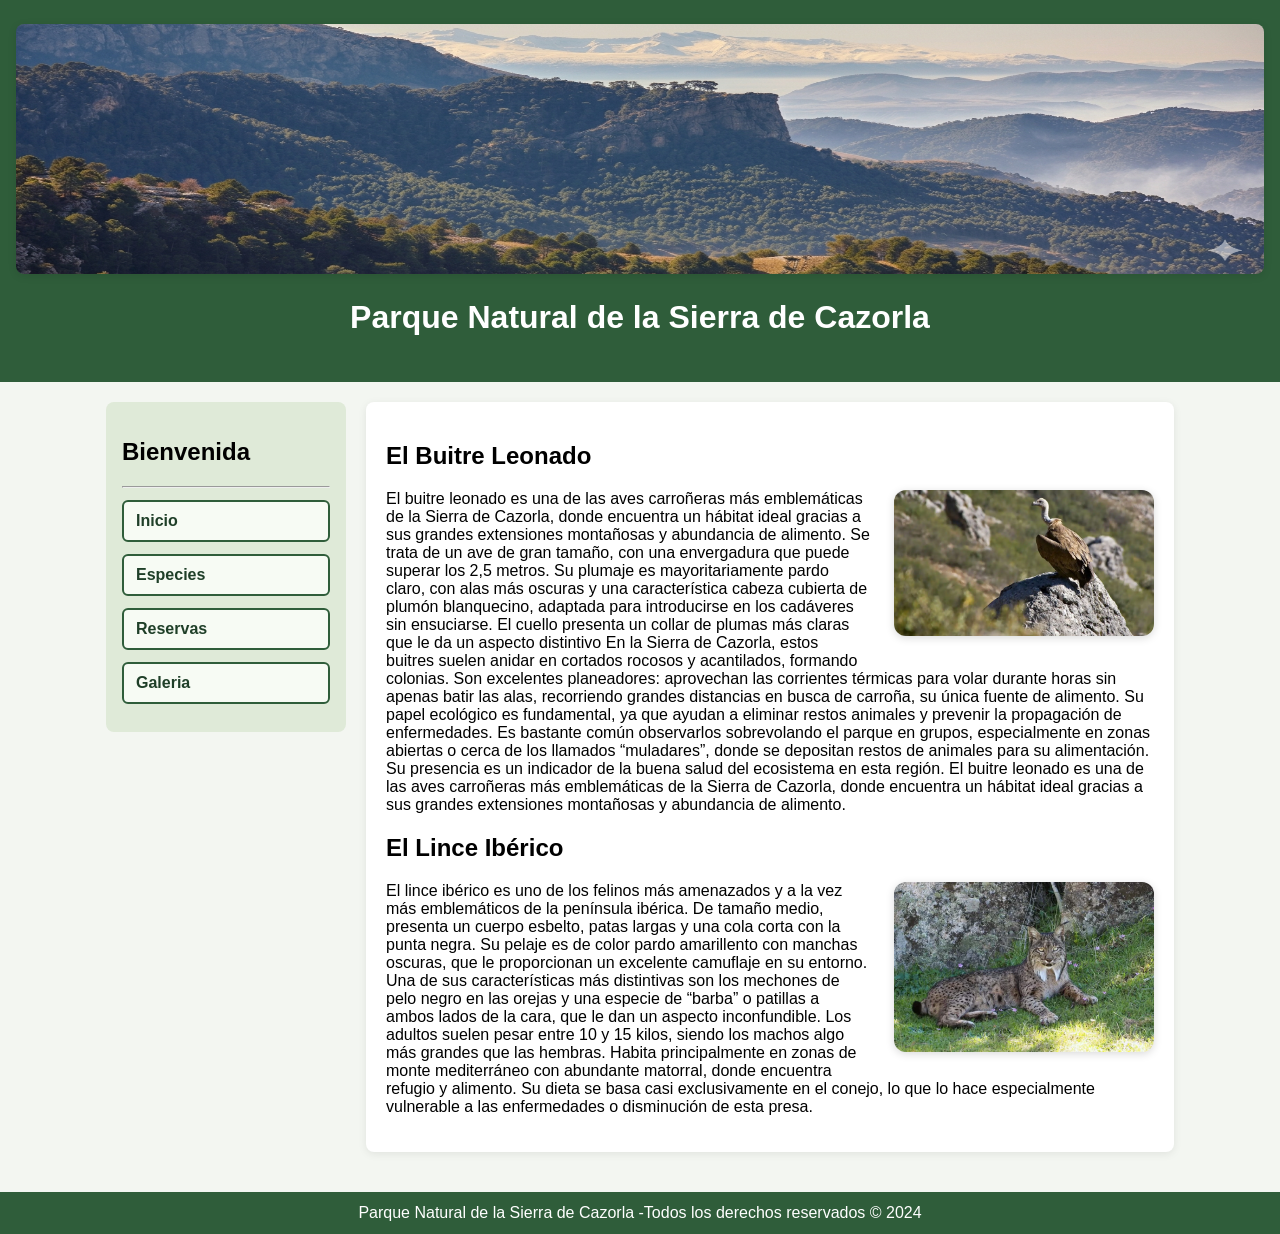
==== especiesDelParque.html @ c25aebc7 "Merge branch 'main' of https://github.com/simone0780/parqueNatural" ====
<!DOCTYPE html>
<html lang="en">

<head>
  <meta charset="UTF-8">
  <meta name="viewport" content="width=device-width, initial-scale=1.0">
  <link rel="stylesheet" href="./styles.css" />
  <title>Especies del Parque</title>
</head>

<body>
  <div id="titulo">
    <img id="portada" src="./img/Gemini_Generated_Image_ir327hir327hir32_2.png" alt="">
    <h1>Parque Natural de la Sierra de Cazorla</h1>
  </div>
  <div class="contenido">
    <div id="bienvenida">
      <h2>Bienvenida</h2>
      <hr>
      <p><a href="./index.html">Inicio</a></p>
      <p><a href="./especiesDelParque.html">Especies</a></p>
      <p><a href="./Reservas.html">Reservas</a></p>
      <p><a href="./galeria.html">Galeria</a></p>
    </div>

    <div id="sierra-cazorla">
      <h2>El Buitre Leonado</h2>
      <img src="./img/sierra_cazorla_3.webp" alt="Cabra montesa en la Sierra de Cazorla" class="foto-cabra">

      <p>El buitre leonado es una de las aves carroñeras más emblemáticas de la Sierra de Cazorla, donde encuentra un
        hábitat ideal gracias a sus grandes extensiones montañosas y abundancia de alimento.


        Se trata de un ave de gran tamaño, con una envergadura que puede superar los 2,5 metros. Su plumaje es
        mayoritariamente pardo claro, con alas más oscuras y una característica cabeza cubierta de plumón blanquecino,
        adaptada para introducirse en los cadáveres sin ensuciarse. El cuello presenta un collar de plumas más claras
        que le da un aspecto
        distintivo

        En la Sierra de Cazorla, estos buitres suelen anidar en cortados rocosos y acantilados, formando colonias. Son
        excelentes planeadores: aprovechan las corrientes térmicas para volar durante horas sin apenas batir las alas,
        recorriendo grandes distancias en busca de carroña, su única fuente de alimento. Su papel ecológico es
        fundamental, ya que ayudan a eliminar restos animales y prevenir la propagación de enfermedades.

        Es bastante común observarlos sobrevolando el parque en grupos, especialmente en zonas abiertas o cerca de los
        llamados “muladares”, donde se depositan restos de animales para su alimentación. Su presencia es un indicador
        de la buena salud del ecosistema en esta región.
        El buitre leonado es una de las aves carroñeras más emblemáticas de la Sierra de Cazorla, donde encuentra un
        hábitat ideal gracias a sus grandes extensiones montañosas y abundancia de alimento.


      </p>

      <h2>El Lince Ibérico</h2>
      <img src="./img/sierra cazorla.webp" alt="Cabra montesa en la Sierra de Cazorla" class="foto-cabra">
      <p>El lince ibérico es uno de los felinos más amenazados y a la vez más emblemáticos de la península ibérica. De
        tamaño medio, presenta un cuerpo esbelto, patas largas y una cola corta con la punta negra. Su pelaje es de
        color pardo amarillento con manchas oscuras, que le proporcionan un excelente camuflaje en su entorno.

        Una de sus características más distintivas son los mechones de pelo negro en las orejas y una especie de “barba”
        o patillas a ambos lados de la cara, que le dan un aspecto inconfundible. Los adultos suelen pesar entre 10 y 15
        kilos, siendo los machos algo más grandes que las hembras.

        Habita principalmente en zonas de monte mediterráneo con abundante matorral, donde encuentra refugio y alimento.
        Su dieta se basa casi exclusivamente en el conejo, lo que lo hace especialmente vulnerable a las enfermedades o
        disminución de esta presa.</p>


    </div>
  </div>
  <footer>Parque Natural de la Sierra de Cazorla -Todos los derechos reservados &copy; 2024</footer>





  <script src="./script.js"></script>
</body>

</html>
---- styles.css ----
* {
   box-sizing: border-box;
 }

 body {
   margin: 0;
   font-family: Arial, sans-serif;
   background-color: #f3f6f1;
 }

 #titulo {
   background-color: #2f5d3a;
   color: #fff;
   text-align: center;
   padding: 24px 16px;
 }

 .contenido {
   display: grid;
   grid-template-columns: 240px 1fr;
   gap: 20px;
   max-width: 1100px;
   margin: 20px auto;
   padding: 0 16px 20px;
   align-items: start;
 }

 #bienvenida {
   background-color: #dfead8;
   border-radius: 8px;
   padding: 16px;
 }

 #bienvenida p {
   margin: 12px 0;
 }

 #bienvenida a {
   display: block;
   padding: 10px 12px;
   border: 2px solid #2f5d3a;
   border-radius: 6px;
   background-color: #f7fbf4;
   color: #1f3f28;
   text-decoration: none;
   font-weight: 600;
   transition: background-color 0.25s ease, color 0.25s ease, transform 0.25s ease;
 }

 #bienvenida a:hover {
   background-color: #2f5d3a;
   color: #ffffff;
   transform: translateX(3px);
 }

 #sierra-cazorla {
   background-color: #fff;
   border-radius: 8px;
   padding: 20px;
   box-shadow: 0 2px 8px rgba(0, 0, 0, 0.08);
 }

 .foto-cabra {
   float: right;
   width: 260px;
   margin: 0 0 16px 24px;
   border-radius: 12px;
   box-shadow: 0 2px 8px rgba(0, 0, 0, 0.15);
 }

.galeria {
  display: grid;
  grid-template-columns: repeat(2, minmax(0, 1fr));
  gap: 16px;
  margin-top: 16px;
}

.galeria img {
  width: 100%;
  aspect-ratio: 4 / 3;
  object-fit: cover;
  border-radius: 14px;
  display: block;
}

 @media (max-width: 768px) {
   .contenido {
     grid-template-columns: 1fr;
   }

  .galeria {
    grid-template-columns: 1fr;
  }
 }

 #portada {
   width: 100%;
   height: 250px;
   border-radius: 8px;
   box-shadow: 0 2px 8px rgba(0, 0, 0, 0.1);
 }

.imagen-ampliable {
  cursor: zoom-in;
  transition: transform 0.25s ease;
}

.imagen-ampliable.ampliada {
  transform: scale(1.75);
  cursor: zoom-out;
  position: relative;
  z-index: 5;
}

table {
  width: 100%;
  border-collapse: collapse;
  margin: 24px 0;
  background-color: #fff;
  box-shadow: 0 2px 8px rgba(0, 0, 0, 0.08);
  border-radius: 8px;
  overflow: hidden;
}

table th {
  background-color: #2f5d3a;
  color: #fff;
  padding: 12px;
  text-align: left;
  font-weight: 600;
}

table td {
  padding: 12px;
  border-bottom: 1px solid #e0e0e0;
}

table tr:last-child td {
  border-bottom: none;
}

table tr:hover {
  background-color: #f9f9f9;
}

footer {
  text-align: center;
  padding: 12px 0;
  background-color: #2f5d3a;
  color: #fff;
  margin-top: 20px;
}
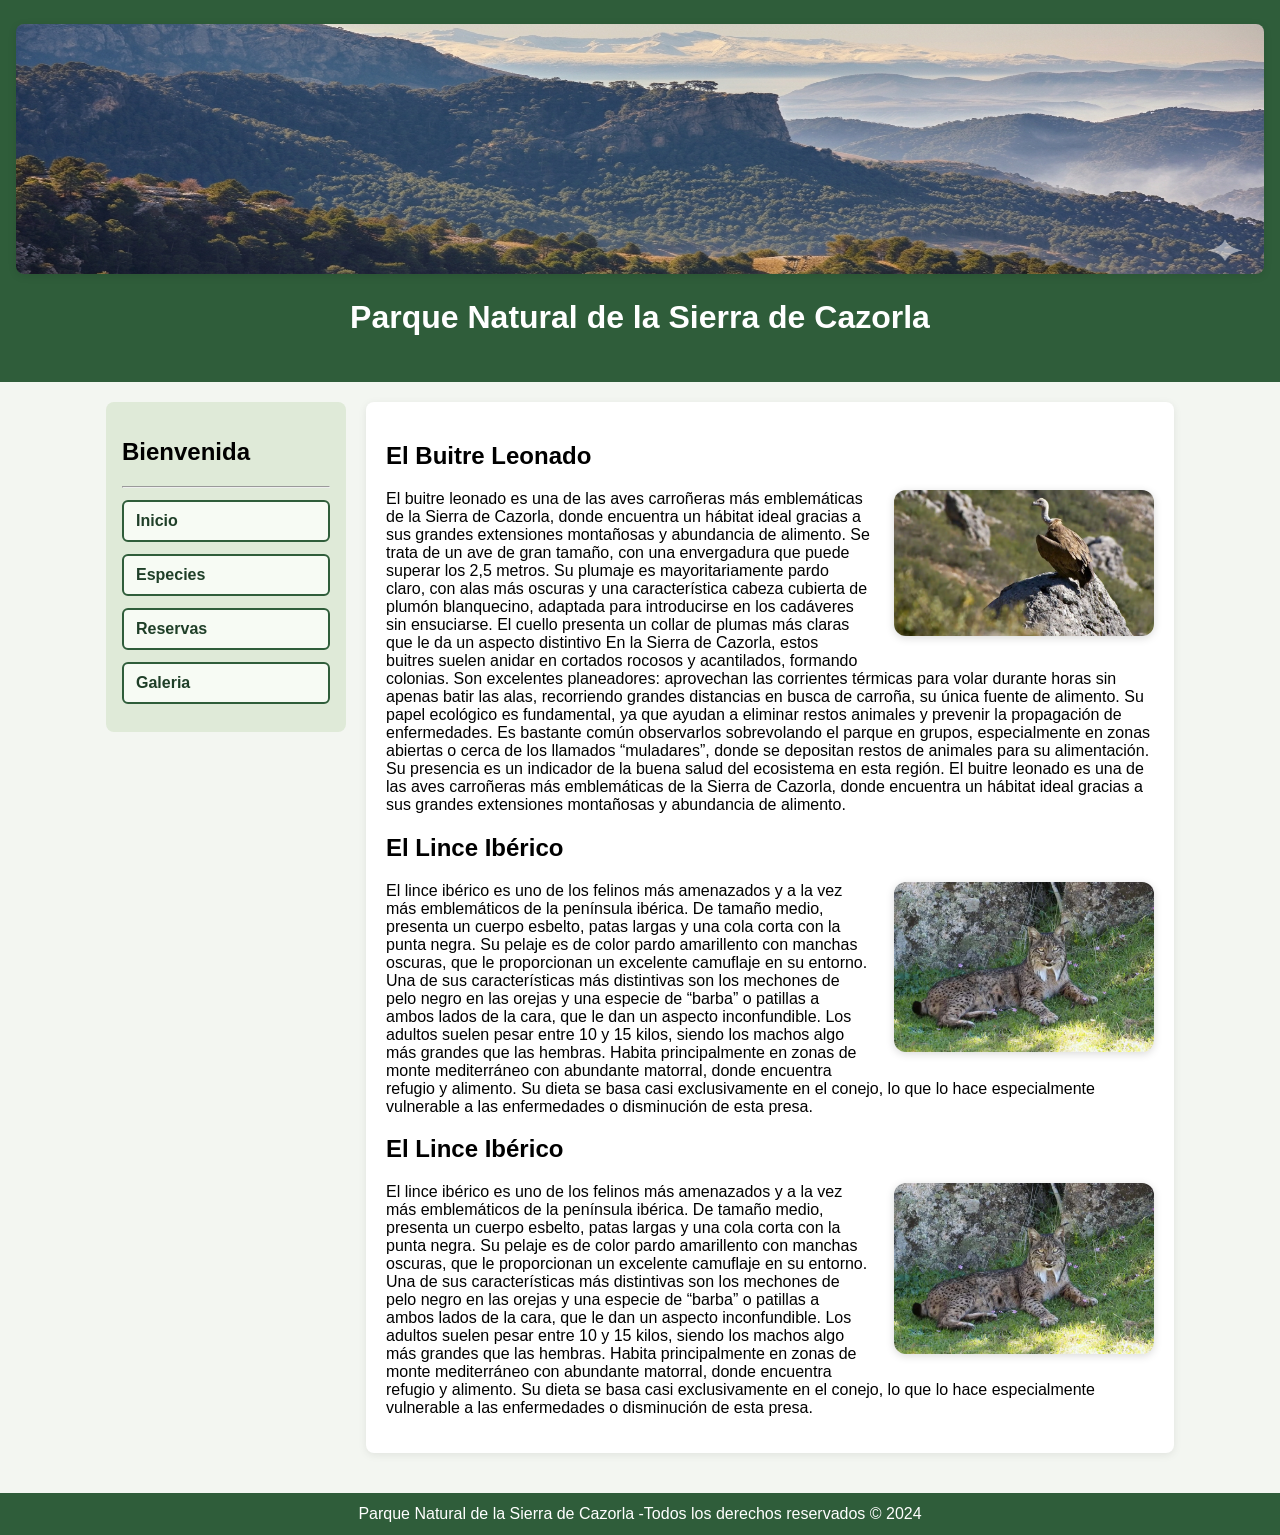
==== commit 90c8d2a9: "añadir_especie" ====
--- a/especiesDelParque.html
+++ b/especiesDelParque.html
@@ -65,6 +65,20 @@
         Su dieta se basa casi exclusivamente en el conejo, lo que lo hace especialmente vulnerable a las enfermedades o
         disminución de esta presa.</p>
 
+      <h2>El Lince Ibérico</h2>
+      <img src="./img/sierra cazorla.webp" alt="Cabra montesa en la Sierra de Cazorla" class="foto-cabra">
+      <p>El lince ibérico es uno de los felinos más amenazados y a la vez más emblemáticos de la península ibérica. De
+        tamaño medio, presenta un cuerpo esbelto, patas largas y una cola corta con la punta negra. Su pelaje es de
+        color pardo amarillento con manchas oscuras, que le proporcionan un excelente camuflaje en su entorno.
+
+        Una de sus características más distintivas son los mechones de pelo negro en las orejas y una especie de “barba”
+        o patillas a ambos lados de la cara, que le dan un aspecto inconfundible. Los adultos suelen pesar entre 10 y 15
+        kilos, siendo los machos algo más grandes que las hembras.
+
+        Habita principalmente en zonas de monte mediterráneo con abundante matorral, donde encuentra refugio y alimento.
+        Su dieta se basa casi exclusivamente en el conejo, lo que lo hace especialmente vulnerable a las enfermedades o
+        disminución de esta presa.</p>
+
 
     </div>
   </div>
@@ -77,4 +91,4 @@
   <script src="./script.js"></script>
 </body>
 
-</html>
+</html>
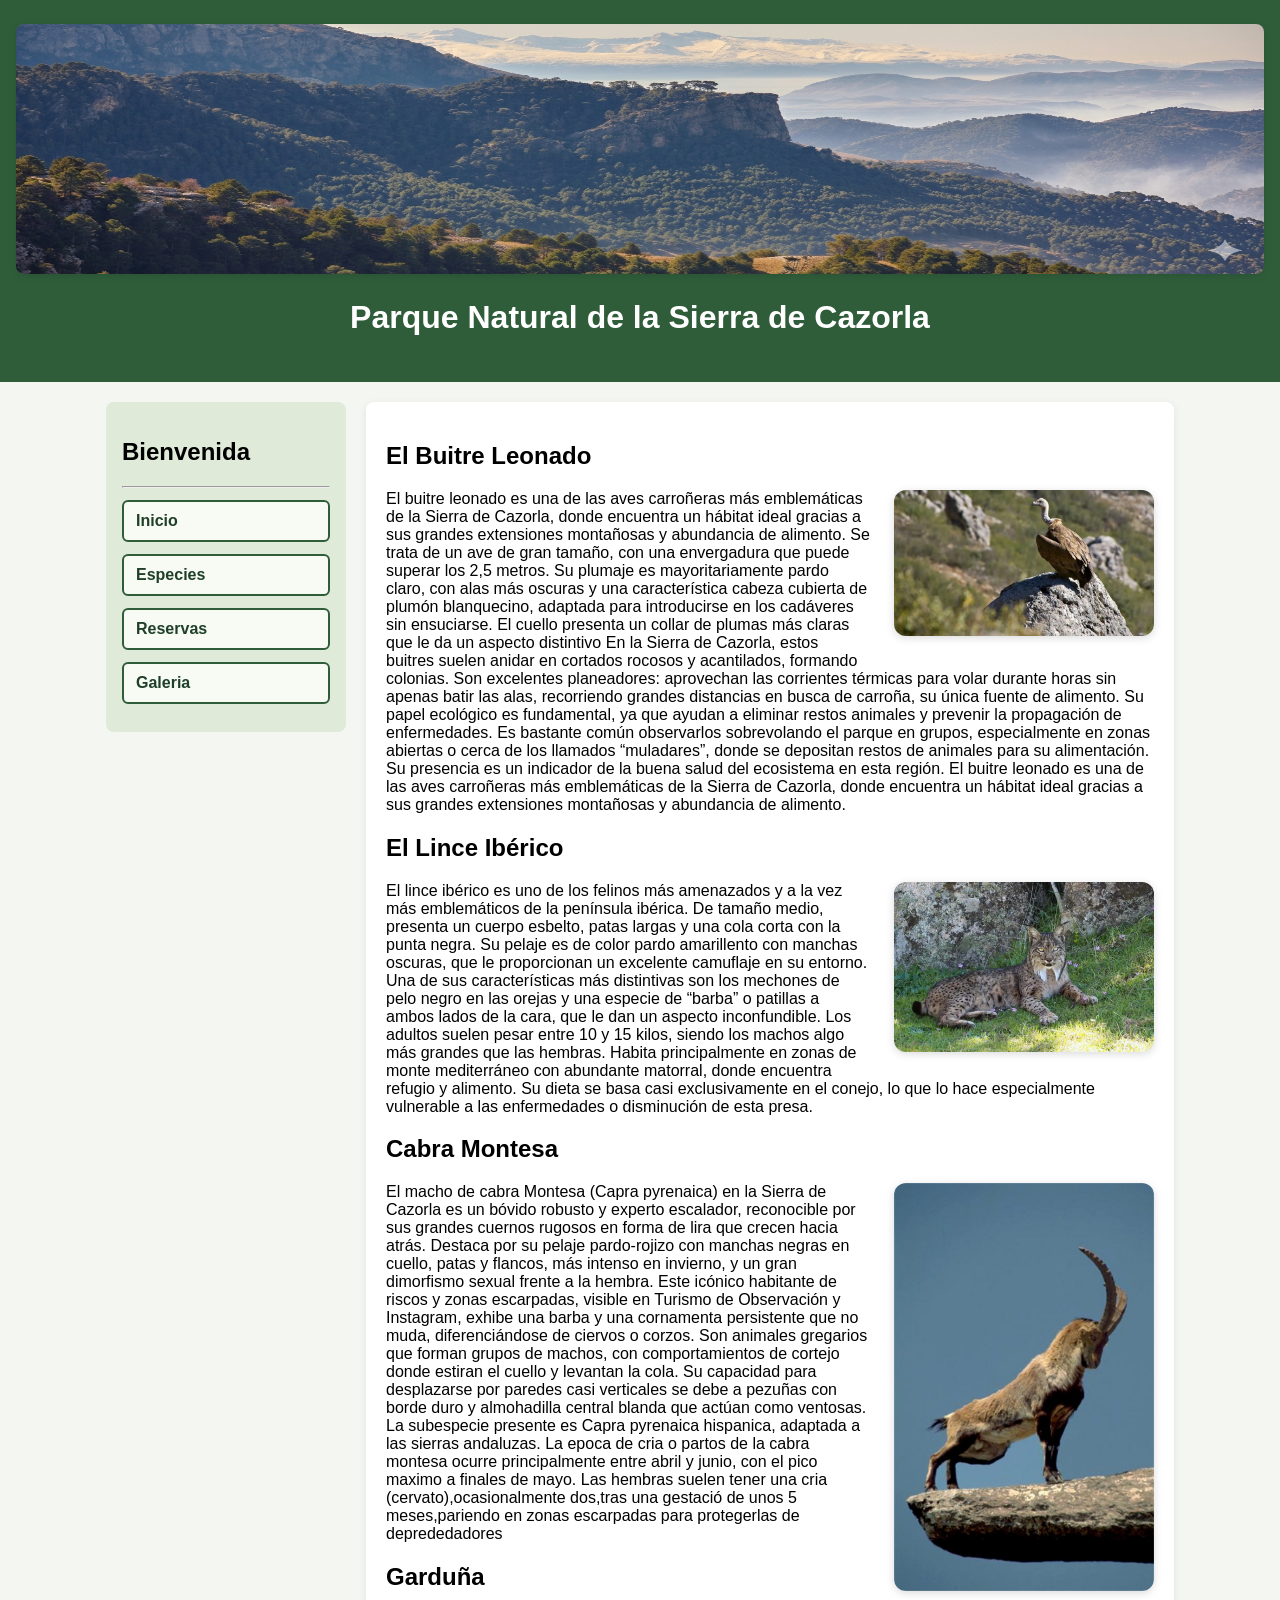
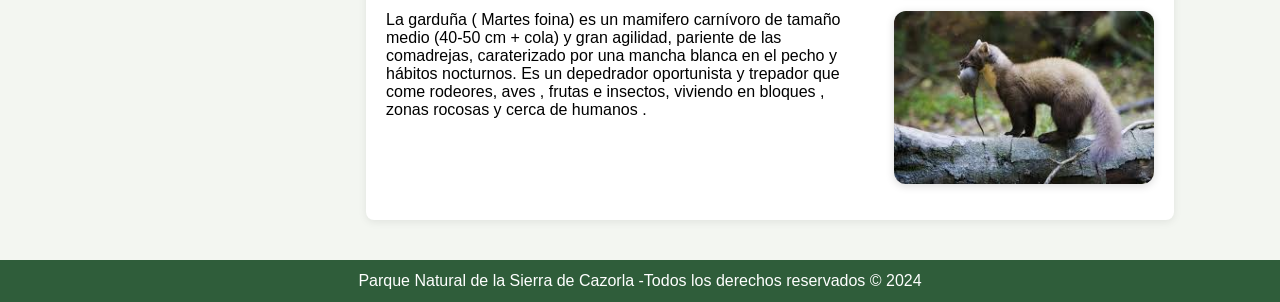
==== commit 0b2352ca: "fotos añadidas" ====
--- a/especiesDelParque.html
+++ b/especiesDelParque.html
@@ -65,19 +65,32 @@
         Su dieta se basa casi exclusivamente en el conejo, lo que lo hace especialmente vulnerable a las enfermedades o
         disminución de esta presa.</p>
 
-      <h2>El Lince Ibérico</h2>
-      <img src="./img/sierra cazorla.webp" alt="Cabra montesa en la Sierra de Cazorla" class="foto-cabra">
-      <p>El lince ibérico es uno de los felinos más amenazados y a la vez más emblemáticos de la península ibérica. De
-        tamaño medio, presenta un cuerpo esbelto, patas largas y una cola corta con la punta negra. Su pelaje es de
-        color pardo amarillento con manchas oscuras, que le proporcionan un excelente camuflaje en su entorno.
+      <h2>Cabra Montesa</h2>
+      <img src="./img/9ec822635bd5bb05c944f954cea4ec59.jpg" alt="Cabra montesa en la Sierra de Cazorla"
+        class="foto-cabra">
+      <p>El macho de cabra Montesa (Capra pyrenaica) en la Sierra de Cazorla es un bóvido robusto y experto escalador,
+        reconocible por sus grandes cuernos rugosos en forma de lira que crecen hacia atrás. Destaca por su pelaje
+        pardo-rojizo con manchas negras en cuello, patas y flancos, más intenso en invierno, y un gran dimorfismo sexual
+        frente a la hembra.
 
-        Una de sus características más distintivas son los mechones de pelo negro en las orejas y una especie de “barba”
-        o patillas a ambos lados de la cara, que le dan un aspecto inconfundible. Los adultos suelen pesar entre 10 y 15
-        kilos, siendo los machos algo más grandes que las hembras.
+        Este icónico habitante de riscos y zonas escarpadas, visible en Turismo de Observación y Instagram, exhibe una
+        barba y una cornamenta persistente que no muda, diferenciándose de ciervos o corzos. Son animales gregarios que
+        forman grupos de machos, con comportamientos de cortejo donde estiran el cuello y levantan la cola. Su capacidad
+        para desplazarse por paredes casi verticales se debe a pezuñas con borde duro y almohadilla central blanda que
+        actúan como ventosas. La subespecie presente es Capra pyrenaica hispanica, adaptada a las sierras andaluzas.
+        La epoca de cria o partos de la cabra montesa ocurre principalmente entre abril y junio, con el pico maximo a
+        finales de mayo.
+        Las hembras suelen tener una cria (cervato),ocasionalmente dos,tras una gestació de unos 5 meses,pariendo en
+        zonas escarpadas
+        para protegerlas de deprededadores
+      </p>
 
-        Habita principalmente en zonas de monte mediterráneo con abundante matorral, donde encuentra refugio y alimento.
-        Su dieta se basa casi exclusivamente en el conejo, lo que lo hace especialmente vulnerable a las enfermedades o
-        disminución de esta presa.</p>
+        <h2>Garduña </h2>
+      <img src="./img/descarga.jpg" alt="Cabra montesa en la Sierra de Cazorla" class="foto-cabra">
+      <p>La garduña ( Martes foina) es un mamifero carnívoro de tamaño medio (40-50 cm + cola) y gran agilidad, pariente de las comadrejas, caraterizado por una mancha blanca en el pecho y hábitos nocturnos. Es un depedrador oportunista y trepador que come rodeores, aves , frutas e insectos, viviendo en bloques ,  zonas rocosas y cerca de humanos . 
+
+      </p>
+
 
 
     </div>
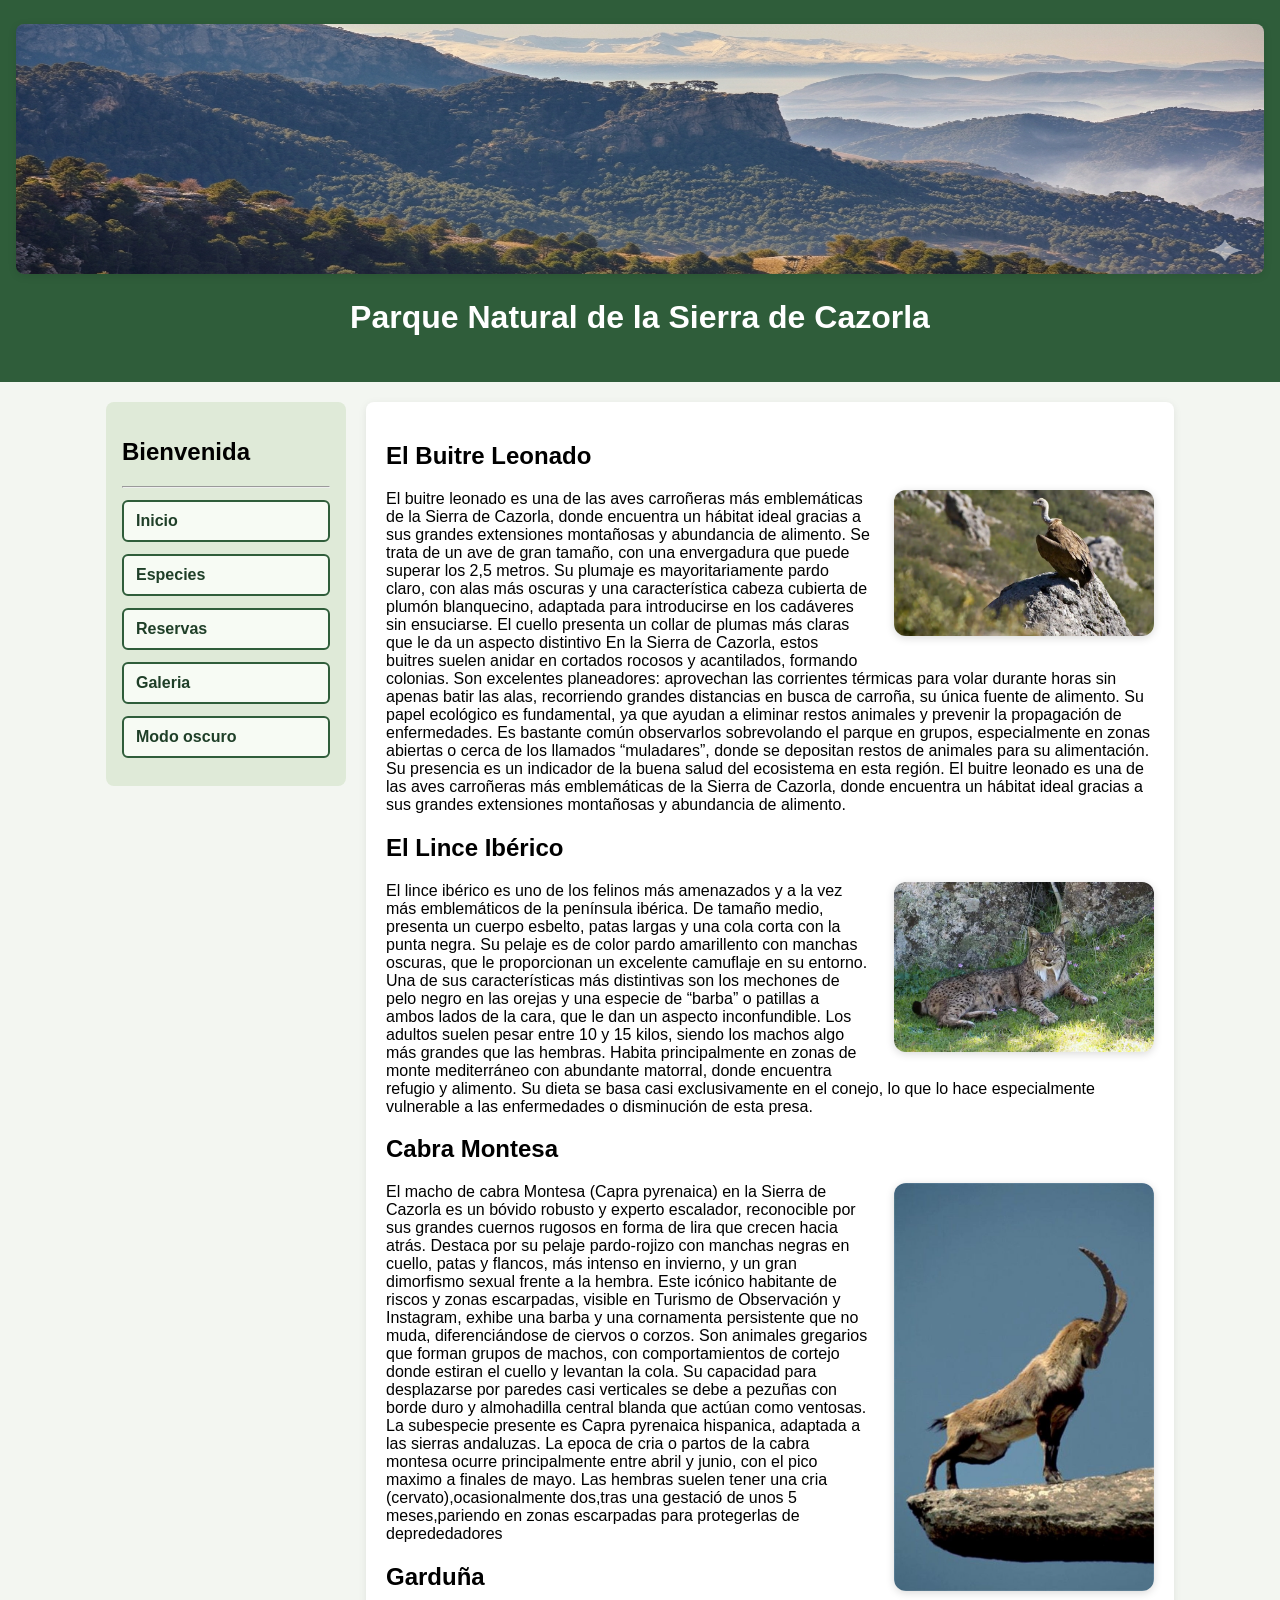
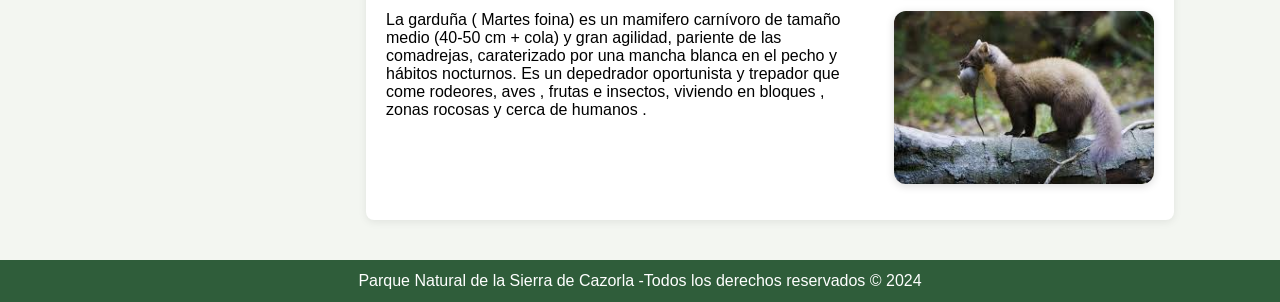
==== commit d2018595: "modo oscuro" ====
--- a/especiesDelParque.html
+++ b/especiesDelParque.html
@@ -1,10 +1,10 @@
 <!DOCTYPE html>
-<html lang="en">
+<html lang="es">
 
 <head>
   <meta charset="UTF-8">
   <meta name="viewport" content="width=device-width, initial-scale=1.0">
-  <link rel="stylesheet" href="./styles.css" />
+  <link rel="stylesheet" href="./styles.css">
   <title>Especies del Parque</title>
 </head>
 
@@ -21,11 +21,12 @@
       <p><a href="./especiesDelParque.html">Especies</a></p>
       <p><a href="./Reservas.html">Reservas</a></p>
       <p><a href="./galeria.html">Galeria</a></p>
+      <button id="contacto">Modo oscuro</button>
     </div>
 
     <div id="sierra-cazorla">
       <h2>El Buitre Leonado</h2>
-      <img src="./img/sierra_cazorla_3.webp" alt="Cabra montesa en la Sierra de Cazorla" class="foto-cabra">
+      <img src="./img/sierra_cazorla_3.webp" alt="Cabra montesa en la Sierra-de-Cazorla" class="foto-cabra">
 
       <p>El buitre leonado es una de las aves carroñeras más emblemáticas de la Sierra de Cazorla, donde encuentra un
         hábitat ideal gracias a sus grandes extensiones montañosas y abundancia de alimento.
@@ -52,7 +53,7 @@
       </p>
 
       <h2>El Lince Ibérico</h2>
-      <img src="./img/sierra cazorla.webp" alt="Cabra montesa en la Sierra de Cazorla" class="foto-cabra">
+      <img src="./img/sierra-cazorla.webp" alt="Cabra montesa en la Sierra de Cazorla" class="foto-cabra">
       <p>El lince ibérico es uno de los felinos más amenazados y a la vez más emblemáticos de la península ibérica. De
         tamaño medio, presenta un cuerpo esbelto, patas largas y una cola corta con la punta negra. Su pelaje es de
         color pardo amarillento con manchas oscuras, que le proporcionan un excelente camuflaje en su entorno.
@@ -85,9 +86,12 @@
         para protegerlas de deprededadores
       </p>
 
-        <h2>Garduña </h2>
+      <h2>Garduña </h2>
       <img src="./img/descarga.jpg" alt="Cabra montesa en la Sierra de Cazorla" class="foto-cabra">
-      <p>La garduña ( Martes foina) es un mamifero carnívoro de tamaño medio (40-50 cm + cola) y gran agilidad, pariente de las comadrejas, caraterizado por una mancha blanca en el pecho y hábitos nocturnos. Es un depedrador oportunista y trepador que come rodeores, aves , frutas e insectos, viviendo en bloques ,  zonas rocosas y cerca de humanos . 
+      <p>La garduña ( Martes foina) es un mamifero carnívoro de tamaño medio (40-50 cm + cola) y gran agilidad, pariente
+        de las comadrejas, caraterizado por una mancha blanca en el pecho y hábitos nocturnos. Es un depedrador
+        oportunista y trepador que come rodeores, aves , frutas e insectos, viviendo en bloques , zonas rocosas y cerca
+        de humanos .
 
       </p>
 
@@ -102,6 +106,8 @@
 
 
   <script src="./script.js"></script>
+
+
 </body>
 
 </html>
--- a/styles.css
+++ b/styles.css
@@ -31,11 +31,29 @@
    padding: 16px;
  }
 
- #bienvenida p {
+ #contacto {
    margin: 12px 0;
- }
-
- #bienvenida a {
+  width: 100%;
+  display: block;
+  padding: 10px 12px;
+  border: 2px solid #2f5d3a;
+  border-radius: 6px;
+  background-color: #f7fbf4;
+  color: #1f3f28;
+  text-decoration: none;
+  font-weight: 600;
+  font: inherit;
+  text-align: left;
+  cursor: pointer;
+  transition: background-color 0.25s ease, color 0.25s ease, transform 0.25s ease;
+}
+
+#bienvenida p {
+  margin: 12px 0;
+ }
+
+ #bienvenida a,
+ #contacto {
    display: block;
    padding: 10px 12px;
    border: 2px solid #2f5d3a;
@@ -47,7 +65,8 @@
    transition: background-color 0.25s ease, color 0.25s ease, transform 0.25s ease;
  }
 
- #bienvenida a:hover {
+#bienvenida a:hover,
+#contacto:hover {
    background-color: #2f5d3a;
    color: #ffffff;
    transform: translateX(3px);
@@ -68,29 +87,29 @@
    box-shadow: 0 2px 8px rgba(0, 0, 0, 0.15);
  }
 
-.galeria {
-  display: grid;
-  grid-template-columns: repeat(2, minmax(0, 1fr));
-  gap: 16px;
-  margin-top: 16px;
-}
-
-.galeria img {
-  width: 100%;
-  aspect-ratio: 4 / 3;
-  object-fit: cover;
-  border-radius: 14px;
-  display: block;
-}
+ .galeria {
+   display: grid;
+   grid-template-columns: repeat(2, minmax(0, 1fr));
+   gap: 16px;
+   margin-top: 16px;
+ }
+
+ .galeria img {
+   width: 100%;
+   aspect-ratio: 4 / 3;
+   object-fit: cover;
+   border-radius: 14px;
+   display: block;
+ }
 
  @media (max-width: 768px) {
    .contenido {
      grid-template-columns: 1fr;
    }
 
-  .galeria {
-    grid-template-columns: 1fr;
-  }
+   .galeria {
+     grid-template-columns: 1fr;
+   }
  }
 
  #portada {
@@ -100,53 +119,93 @@
    box-shadow: 0 2px 8px rgba(0, 0, 0, 0.1);
  }
 
-.imagen-ampliable {
-  cursor: zoom-in;
-  transition: transform 0.25s ease;
-}
-
-.imagen-ampliable.ampliada {
-  transform: scale(1.75);
-  cursor: zoom-out;
-  position: relative;
-  z-index: 5;
-}
-
-table {
-  width: 100%;
-  border-collapse: collapse;
-  margin: 24px 0;
-  background-color: #fff;
-  box-shadow: 0 2px 8px rgba(0, 0, 0, 0.08);
-  border-radius: 8px;
-  overflow: hidden;
-}
-
-table th {
-  background-color: #2f5d3a;
-  color: #fff;
-  padding: 12px;
-  text-align: left;
-  font-weight: 600;
-}
-
-table td {
-  padding: 12px;
-  border-bottom: 1px solid #e0e0e0;
-}
-
-table tr:last-child td {
-  border-bottom: none;
-}
-
-table tr:hover {
-  background-color: #f9f9f9;
-}
-
-footer {
-  text-align: center;
-  padding: 12px 0;
-  background-color: #2f5d3a;
-  color: #fff;
-  margin-top: 20px;
-}+ .imagen-ampliable {
+   cursor: zoom-in;
+   transition: transform 0.25s ease;
+ }
+
+ .imagen-ampliable.ampliada {
+   transform: scale(1.75);
+   cursor: zoom-out;
+   position: relative;
+   z-index: 5;
+ }
+
+ table {
+   width: 100%;
+   border-collapse: collapse;
+   margin: 24px 0;
+   background-color: #fff;
+   box-shadow: 0 2px 8px rgba(0, 0, 0, 0.08);
+   border-radius: 8px;
+   overflow: hidden;
+ }
+
+ table th {
+   background-color: #2f5d3a;
+   color: #fff;
+   padding: 12px;
+   text-align: left;
+   font-weight: 600;
+ }
+
+ table td {
+   padding: 12px;
+   border-bottom: 1px solid #e0e0e0;
+ }
+
+ table tr:last-child td {
+   border-bottom: none;
+ }
+
+ table tr:hover {
+   background-color: #f9f9f9;
+ }
+
+ footer {
+   text-align: center;
+   padding: 12px 0;
+   background-color: #2f5d3a;
+   color: #fff;
+   margin-top: 20px;
+ }
+
+ body.modo-oscuro {
+   background-color: #121212;
+   color: #f1f1f1;
+ }
+
+ body.modo-oscuro #titulo,
+ body.modo-oscuro footer,
+ body.modo-oscuro table th {
+   background-color: #1f1f1f;
+   color: #f1f1f1;
+ }
+
+ body.modo-oscuro #bienvenida,
+ body.modo-oscuro #sierra-cazorla,
+ body.modo-oscuro table {
+   background-color: #222;
+   color: #f1f1f1;
+ }
+
+ body.modo-oscuro #bienvenida a,
+ body.modo-oscuro #contacto {
+   background-color: #2b2b2b;
+   color: #f1f1f1;
+   border-color: #8fb996;
+ }
+
+ body.modo-oscuro #bienvenida a:hover,
+ body.modo-oscuro #contacto:hover {
+   background-color: #8fb996;
+   color: #111;
+ }
+
+ body.modo-oscuro table td {
+   border-bottom: 1px solid #444;
+ }
+
+ body.modo-oscuro table tr:hover {
+   background-color: #2d2d2d;
+ }
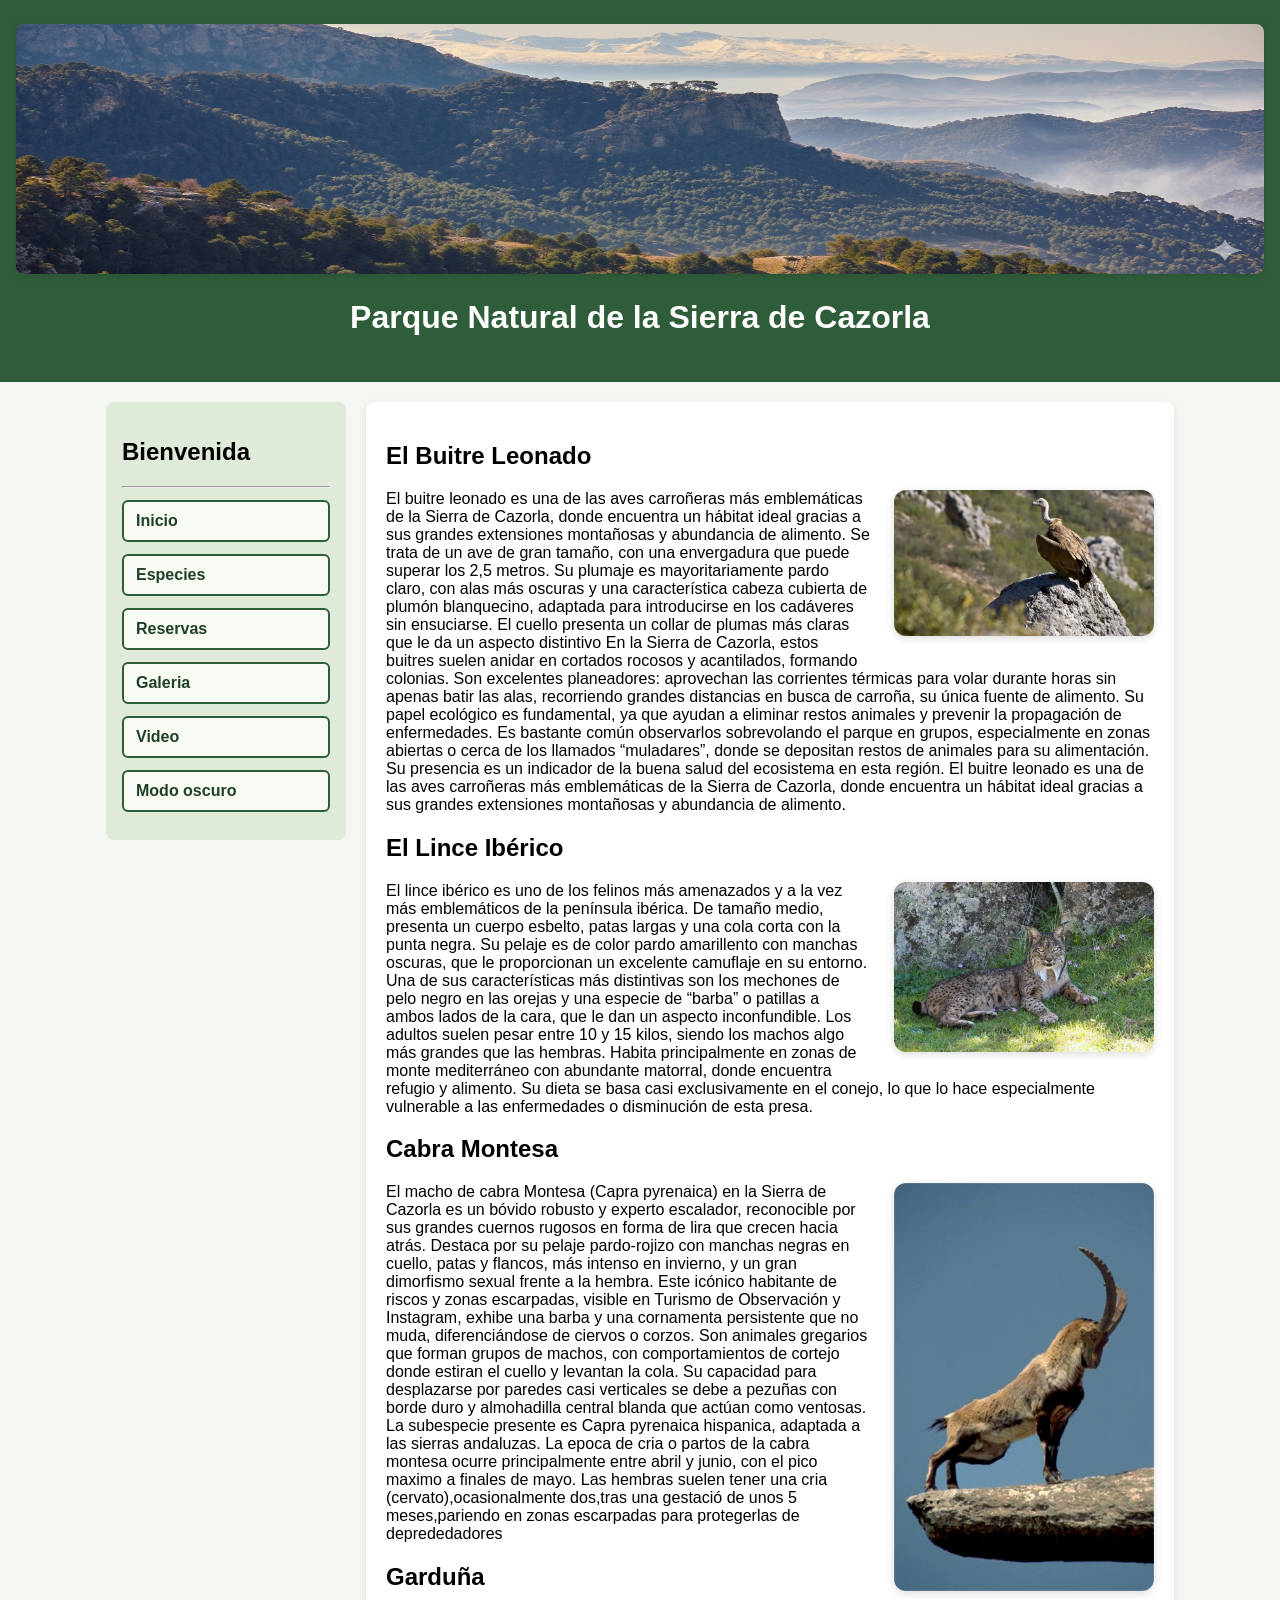
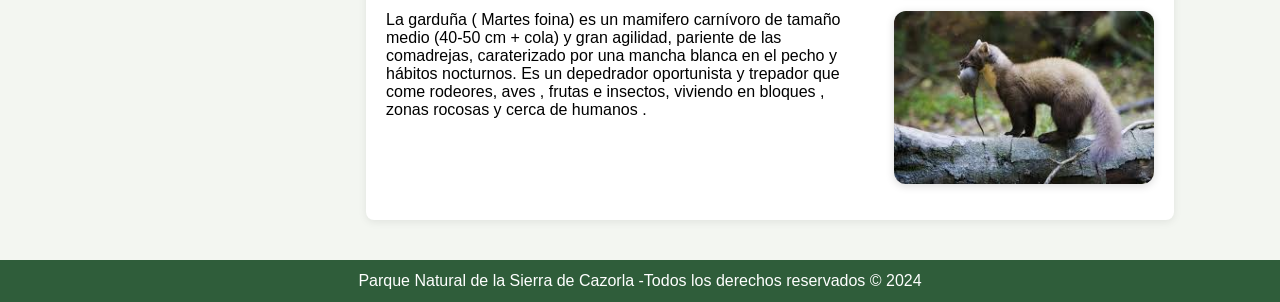
==== commit 8281db50: "todos los botones añadidos" ====
--- a/especiesDelParque.html
+++ b/especiesDelParque.html
@@ -21,6 +21,7 @@
       <p><a href="./especiesDelParque.html">Especies</a></p>
       <p><a href="./Reservas.html">Reservas</a></p>
       <p><a href="./galeria.html">Galeria</a></p>
+      <p><a href="https://youtu.be/X4amGm9SRGg?si=0YmKzozjz6W8NtaK">Video</a></p>
       <button id="contacto">Modo oscuro</button>
     </div>
 
